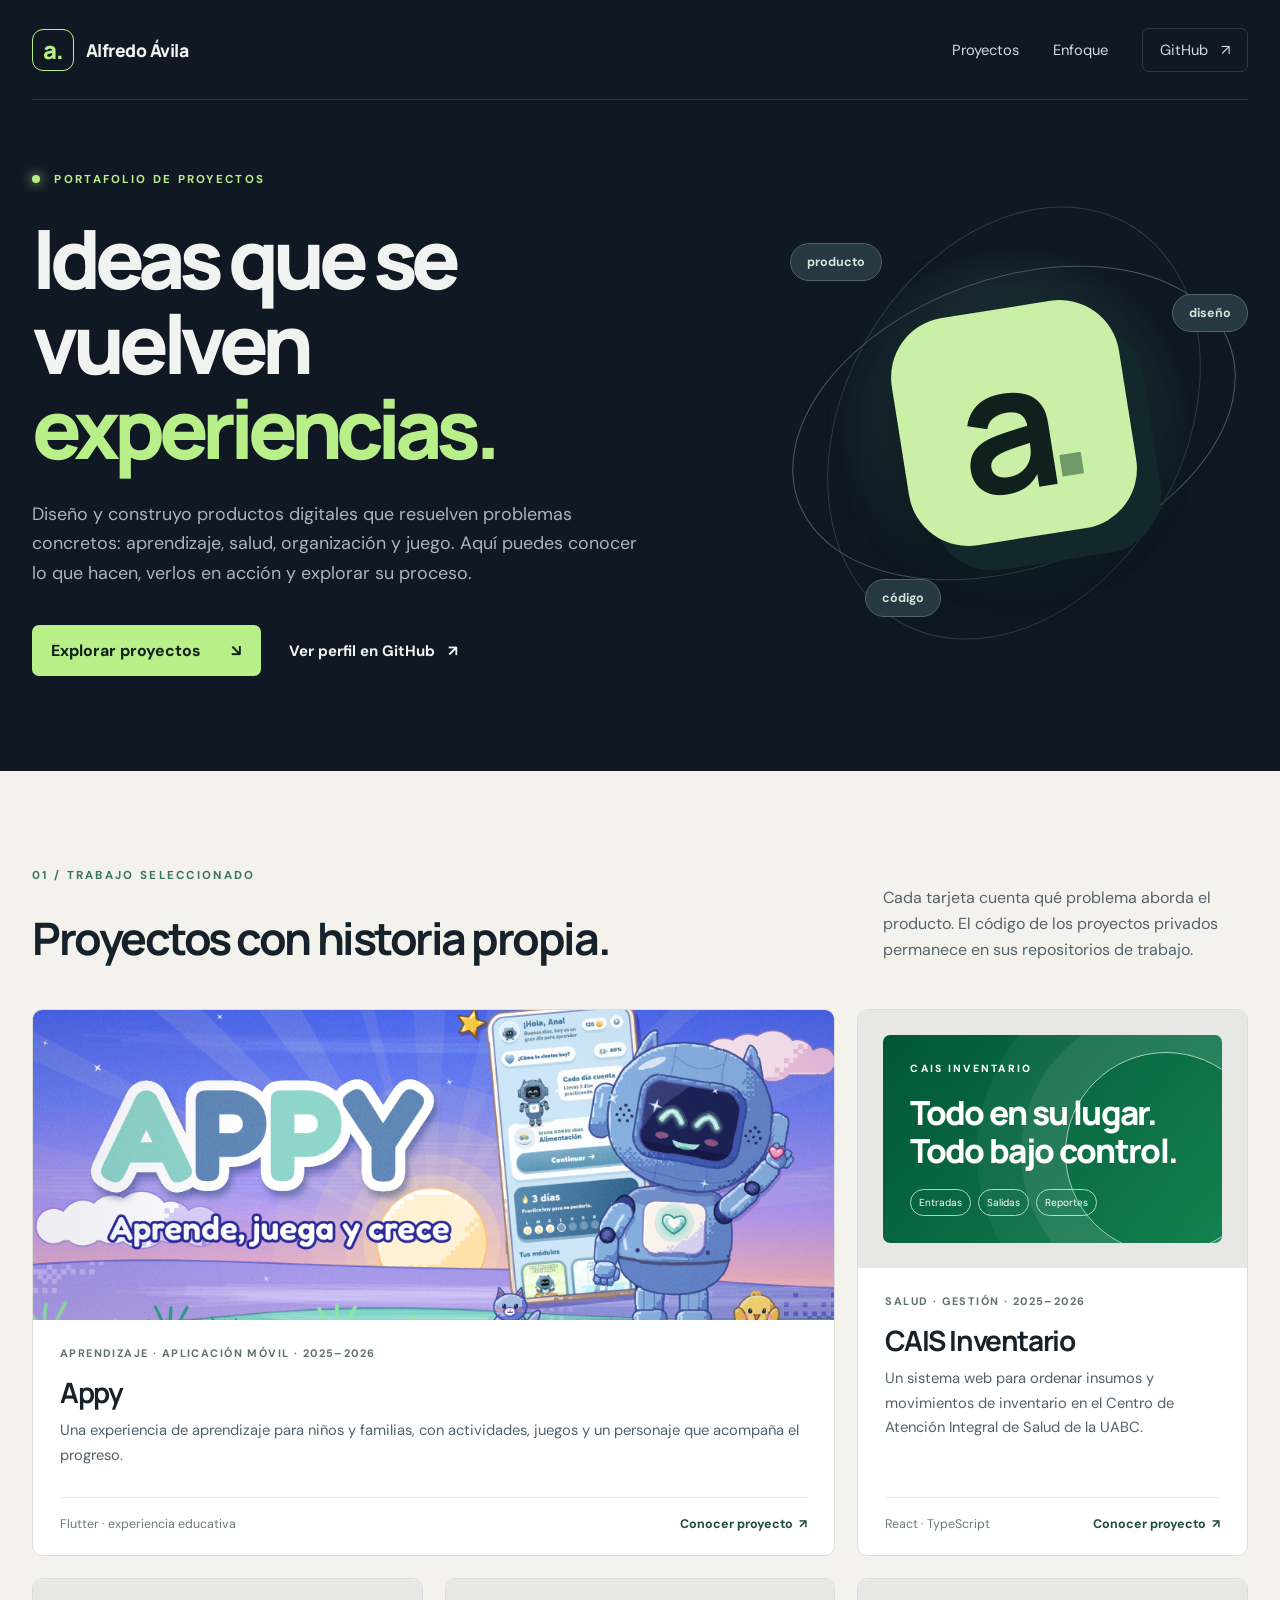
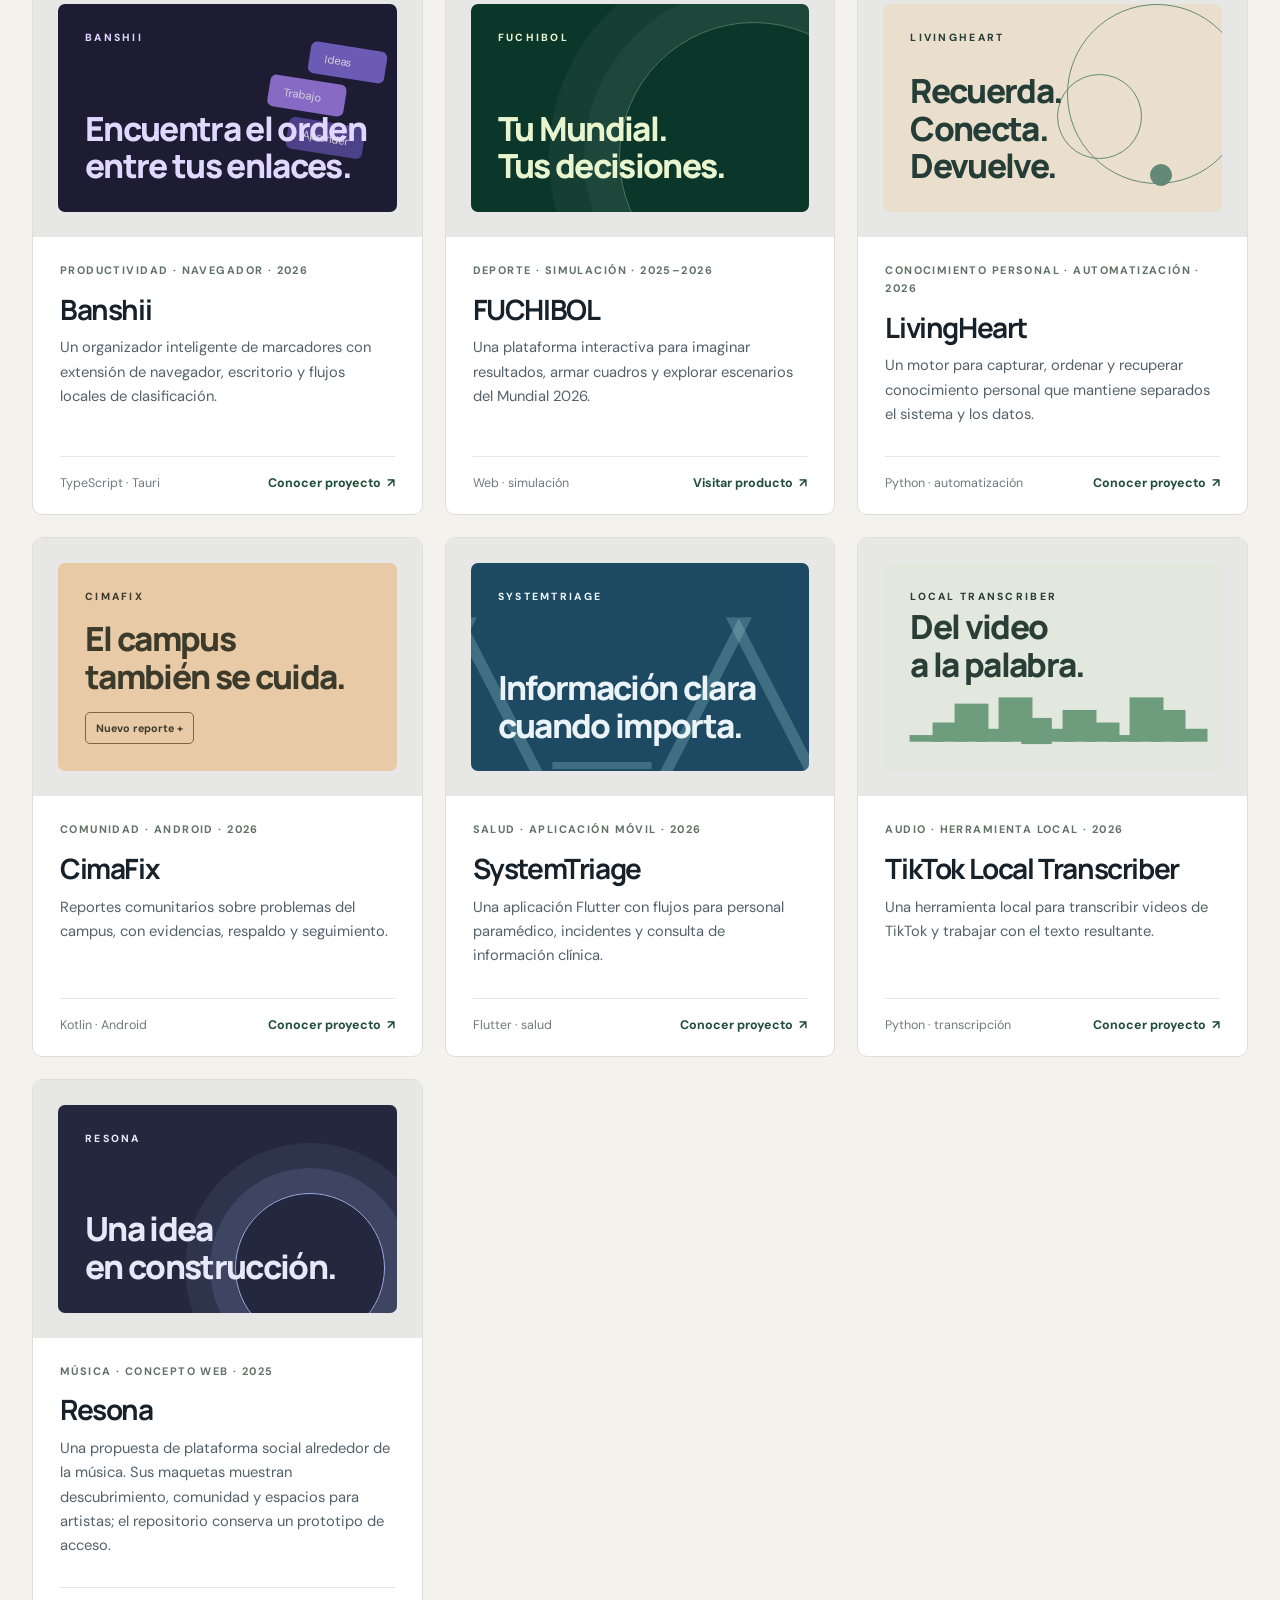
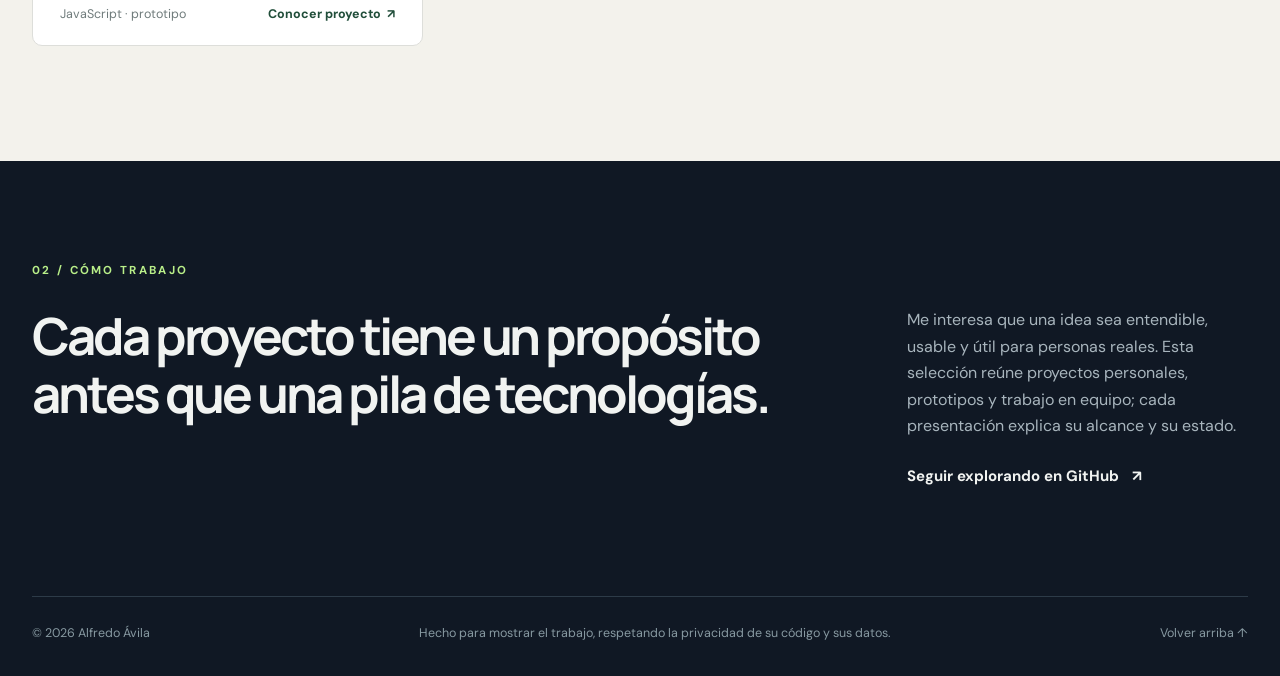
==== index.html @ 64e539d7 "docs: publish source-free project presentation" ====
<!doctype html>
<html lang="es">
  <head>
    <meta charset="utf-8" />
    <meta name="viewport" content="width=device-width, initial-scale=1" />
    <meta name="theme-color" content="#101824" />
    <meta name="description" content="Proyectos de Alfredo Ávila: productos, experiencias y herramientas construidas con intención. Explora el trabajo sin exponer el código privado." />
    <meta property="og:title" content="Alfredo Ávila — proyectos" />
    <meta property="og:description" content="Una selección de productos digitales, aplicaciones y herramientas." />
    <meta property="og:type" content="website" />
    <title>Alfredo Ávila — proyectos</title>
    <link rel="stylesheet" href="styles.css" />
  </head>
  <body>
    <a class="skip" href="#contenido">Saltar al contenido</a>
    <header class="site-header">
      <a class="brand" href="#inicio" aria-label="Ir al inicio"><span class="brand-mark">a.</span><span>Alfredo Ávila</span></a>
      <nav aria-label="Navegación principal">
        <a href="#proyectos">Proyectos</a>
        <a href="#enfoque">Enfoque</a>
        <a class="nav-github" href="https://github.com/alfredoae2578">GitHub <span aria-hidden="true">↗</span></a>
      </nav>
    </header>

    <main id="contenido">
      <section class="hero" id="inicio" aria-labelledby="hero-title">
        <div class="hero-copy">
          <p class="eyebrow"><span class="signal"></span> Portafolio de proyectos</p>
          <h1 id="hero-title">Ideas que se vuelven <em>experiencias.</em></h1>
          <p class="hero-intro">Diseño y construyo productos digitales que resuelven problemas concretos: aprendizaje, salud, organización y juego. Aquí puedes conocer lo que hacen, verlos en acción y explorar su proceso.</p>
          <div class="hero-actions">
            <a class="button button-primary" href="#proyectos">Explorar proyectos <span aria-hidden="true">↘</span></a>
            <a class="text-link" href="https://github.com/alfredoae2578">Ver perfil en GitHub <span aria-hidden="true">↗</span></a>
          </div>
        </div>
        <div class="hero-art" aria-hidden="true">
          <div class="orbit orbit-one"></div><div class="orbit orbit-two"></div>
          <div class="art-center">a<span>.</span></div>
          <span class="art-note note-one">producto</span><span class="art-note note-two">diseño</span><span class="art-note note-three">código</span>
        </div>
      </section>

      <section class="projects" id="proyectos" aria-labelledby="projects-title">
        <div class="section-heading"><div><p class="eyebrow">01 / Trabajo seleccionado</p><h2 id="projects-title">Proyectos con historia propia.</h2></div><p>Cada tarjeta cuenta qué problema aborda el producto. El código de los proyectos privados permanece en sus repositorios de trabajo.</p></div>
        <div class="project-grid">
          <article class="project-card project-card-featured">
            <div class="card-media appy-media"><img src="assets/appy/grafico_de_funciones_1024x500.png" alt="Appy, personaje robot acompañado de la frase Aprende, juega y crece" /></div>
            <div class="card-body"><p class="card-category">Aprendizaje · aplicación móvil · 2025–2026</p><h3>Appy</h3><p>Una experiencia de aprendizaje para niños y familias, con actividades, juegos y un personaje que acompaña el progreso.</p><div class="card-bottom"><span>Flutter · experiencia educativa</span><a href="https://github.com/alfredoae2578/appy-presentacion" aria-label="Conocer Appy">Conocer proyecto <span aria-hidden="true">↗</span></a></div></div>
          </article>
          <article class="project-card project-card-cais">
            <div class="card-media graphic-media"><div class="graphic-cais"><span class="graphic-kicker">CAIS INVENTARIO</span><strong>Todo en su lugar.<br />Todo bajo control.</strong><div class="graphic-pills"><span>Entradas</span><span>Salidas</span><span>Reportes</span></div></div></div>
            <div class="card-body"><p class="card-category">Salud · gestión · 2025–2026</p><h3>CAIS Inventario</h3><p>Un sistema web para ordenar insumos y movimientos de inventario en el Centro de Atención Integral de Salud de la UABC.</p><div class="card-bottom"><span>React · TypeScript</span><a href="https://github.com/alfredoae2578/cais-inventario-presentacion" aria-label="Conocer CAIS Inventario">Conocer proyecto <span aria-hidden="true">↗</span></a></div></div>
          </article>
          <article class="project-card project-card-banshii">
            <div class="card-media graphic-media"><div class="graphic-banshii"><span class="graphic-kicker">BANSHII</span><div class="bookmark-stack"><span>Ideas</span><span>Trabajo</span><span>Aprender</span></div><strong>Encuentra el orden<br />entre tus enlaces.</strong></div></div>
            <div class="card-body"><p class="card-category">Productividad · navegador · 2026</p><h3>Banshii</h3><p>Un organizador inteligente de marcadores con extensión de navegador, escritorio y flujos locales de clasificación.</p><div class="card-bottom"><span>TypeScript · Tauri</span><a href="https://github.com/alfredoae2578/banshii-presentacion" aria-label="Conocer Banshii">Conocer proyecto <span aria-hidden="true">↗</span></a></div></div>
          </article>
          <article class="project-card project-card-fuchibol">
            <div class="card-media graphic-media"><div class="graphic-fuchibol"><span class="graphic-kicker">FUCHIBOL</span><strong>Tu Mundial.<br />Tus decisiones.</strong><span class="field-lines" aria-hidden="true"></span></div></div>
            <div class="card-body"><p class="card-category">Deporte · simulación · 2025–2026</p><h3>FUCHIBOL</h3><p>Una plataforma interactiva para imaginar resultados, armar cuadros y explorar escenarios del Mundial 2026.</p><div class="card-bottom"><span>Web · simulación</span><a href="https://fuchibol.app" aria-label="Abrir FUCHIBOL">Visitar producto <span aria-hidden="true">↗</span></a></div></div>
          </article>
          <article class="project-card project-card-living">
            <div class="card-media graphic-media"><div class="graphic-living"><span class="graphic-kicker">LIVINGHEART</span><strong>Recuerda.<br />Conecta.<br />Devuelve.</strong><span class="node node-a"></span><span class="node node-b"></span><span class="node node-c"></span></div></div>
            <div class="card-body"><p class="card-category">Conocimiento personal · automatización · 2026</p><h3>LivingHeart</h3><p>Un motor para capturar, ordenar y recuperar conocimiento personal que mantiene separados el sistema y los datos.</p><div class="card-bottom"><span>Python · automatización</span><a href="https://github.com/alfredoae2578/livingheart-presentacion" aria-label="Conocer LivingHeart">Conocer proyecto <span aria-hidden="true">↗</span></a></div></div>
          </article>
          <article class="project-card project-card-cimafix">
            <div class="card-media graphic-media"><div class="graphic-cimafix"><span class="graphic-kicker">CIMAFIX</span><strong>El campus<br />también se cuida.</strong><span class="report-chip">Nuevo reporte +</span></div></div>
            <div class="card-body"><p class="card-category">Comunidad · Android · 2026</p><h3>CimaFix</h3><p>Reportes comunitarios sobre problemas del campus, con evidencias, respaldo y seguimiento.</p><div class="card-bottom"><span>Kotlin · Android</span><a href="https://github.com/alfredoae2578/cimafix-presentacion" aria-label="Conocer CimaFix">Conocer proyecto <span aria-hidden="true">↗</span></a></div></div>
          </article>
          <article class="project-card project-card-triage">
            <div class="card-media graphic-media"><div class="graphic-triage"><span class="graphic-kicker">SYSTEMTRIAGE</span><strong>Información clara<br />cuando importa.</strong><span class="pulse-line" aria-hidden="true">╱╲＿╱╲</span></div></div>
            <div class="card-body"><p class="card-category">Salud · aplicación móvil · 2026</p><h3>SystemTriage</h3><p>Una aplicación Flutter con flujos para personal paramédico, incidentes y consulta de información clínica.</p><div class="card-bottom"><span>Flutter · salud</span><a href="https://github.com/alfredoae2578/systemtriage-presentacion" aria-label="Conocer SystemTriage">Conocer proyecto <span aria-hidden="true">↗</span></a></div></div>
          </article>
          <article class="project-card project-card-transcriber">
            <div class="card-media graphic-media"><div class="graphic-transcriber"><span class="graphic-kicker">LOCAL TRANSCRIBER</span><strong>Del video<br />a la palabra.</strong><span class="waveform" aria-hidden="true">▁▃▆▂▇▄▂▅▃▁▇▅▂</span></div></div>
            <div class="card-body"><p class="card-category">Audio · herramienta local · 2026</p><h3>TikTok Local Transcriber</h3><p>Una herramienta local para transcribir videos de TikTok y trabajar con el texto resultante.</p><div class="card-bottom"><span>Python · transcripción</span><a href="https://github.com/alfredoae2578/tiktok-local-transcriber-presentacion" aria-label="Conocer TikTok Local Transcriber">Conocer proyecto <span aria-hidden="true">↗</span></a></div></div>
          </article>
          <article class="project-card project-card-resona">
            <div class="card-media graphic-media"><div class="graphic-resona"><span class="graphic-kicker">RESONA</span><strong>Una idea<br />en construcción.</strong><span class="resona-rings" aria-hidden="true"></span></div></div>
            <div class="card-body"><p class="card-category">Música · concepto web · 2025</p><h3>Resona</h3><p>Una propuesta de plataforma social alrededor de la música. Sus maquetas muestran descubrimiento, comunidad y espacios para artistas; el repositorio conserva un prototipo de acceso.</p><div class="card-bottom"><span>JavaScript · prototipo</span><a href="https://github.com/alfredoae2578/resona-presentacion" aria-label="Conocer Resona">Conocer proyecto <span aria-hidden="true">↗</span></a></div></div>
          </article>
        </div>
      </section>

      <section class="approach" id="enfoque" aria-labelledby="approach-title"><p class="eyebrow">02 / Cómo trabajo</p><div class="approach-row"><h2 id="approach-title">Cada proyecto tiene un propósito antes que una pila de tecnologías.</h2><div><p>Me interesa que una idea sea entendible, usable y útil para personas reales. Esta selección reúne proyectos personales, prototipos y trabajo en equipo; cada presentación explica su alcance y su estado.</p><a class="text-link" href="https://github.com/alfredoae2578">Seguir explorando en GitHub <span aria-hidden="true">↗</span></a></div></div></section>
    </main>
    <footer><span>© 2026 Alfredo Ávila</span><span>Hecho para mostrar el trabajo, respetando la privacidad de su código y sus datos.</span><a href="#inicio">Volver arriba ↑</a></footer>
  </body>
</html>
---- styles.css ----
@import url('https://fonts.googleapis.com/css2?family=DM+Sans:wght@400;500;600;700&family=Manrope:wght@400;500;600;700;800&display=swap');

:root{color-scheme:dark;--bg:#101824;--surface:#172230;--line:#2d3b48;--text:#f1f3f1;--muted:#a8b5bd;--accent:#b9ef89;--max:1260px;font-family:'DM Sans',Arial,sans-serif}
*{box-sizing:border-box}html{scroll-behavior:smooth}body{margin:0;background:var(--bg);color:var(--text);min-width:320px}a{color:inherit;text-decoration:none}a:focus-visible{outline:3px solid var(--accent);outline-offset:5px;border-radius:4px}.skip{position:absolute;top:-80px;left:1rem;background:var(--accent);color:#102010;padding:.6rem 1rem;z-index:10}.skip:focus{top:1rem}h1,h2,h3,p{margin-top:0}h1,h2,h3{font-family:Manrope,Arial,sans-serif}p{line-height:1.65}
.site-header{width:min(calc(100% - 64px),var(--max));margin:auto;min-height:100px;display:flex;align-items:center;justify-content:space-between;border-bottom:1px solid var(--line)}.brand{display:flex;align-items:center;gap:12px;font-family:Manrope,sans-serif;font-weight:800;font-size:1.1rem;letter-spacing:-.03em}.brand-mark{display:grid;place-items:center;width:42px;height:42px;border:1px solid var(--accent);border-radius:11px;color:var(--accent);font-size:1.5rem;line-height:1}.site-header nav{display:flex;align-items:center;gap:34px;color:#d1d9dc;font-size:.92rem}.site-header nav a:hover,.text-link:hover,.card-bottom a:hover{color:var(--accent)}.site-header .nav-github{border:1px solid var(--line);padding:11px 17px;border-radius:7px}.nav-github span,.text-link span{margin-left:9px}
.hero{width:min(calc(100% - 64px),var(--max));margin:auto;min-height:650px;display:grid;grid-template-columns:1.2fr .8fr;gap:3rem;align-items:center;padding:70px 0 95px}.eyebrow{text-transform:uppercase;letter-spacing:.2em;font-size:.72rem;font-weight:700;color:var(--accent);margin-bottom:27px}.signal{display:inline-block;width:8px;height:8px;margin-right:9px;border-radius:50%;background:var(--accent);box-shadow:0 0 12px var(--accent)}.hero h1{font-size:clamp(3.5rem,6.4vw,6.8rem);letter-spacing:-.075em;line-height:1.04;max-width:800px;margin-bottom:28px;font-weight:800}.hero h1 em{font-style:normal;color:var(--accent)}.hero-intro{max-width:610px;color:var(--muted);font-size:1.12rem}.hero-actions{display:flex;flex-wrap:wrap;gap:28px;align-items:center;margin-top:37px}.button{display:inline-flex;align-items:center;justify-content:space-between;gap:30px;padding:15px 19px;border-radius:7px;font-weight:700}.button-primary{background:var(--accent);color:#122018}.button-primary:hover{background:#d5ffad}.text-link{font-weight:700;font-size:.94rem}
.hero-art{height:490px;position:relative;display:grid;place-items:center;isolation:isolate}.hero-art:before{content:'';position:absolute;width:355px;height:355px;border-radius:50%;background:radial-gradient(circle,#304e42 0,#1a2d32 52%,transparent 72%);filter:blur(6px);z-index:-1}.orbit{position:absolute;border:1px solid #465d5a;border-radius:50%;transform:rotate(-20deg)}.orbit-one{width:460px;height:290px}.orbit-two{width:340px;height:460px;transform:rotate(30deg);opacity:.55}.art-center{width:230px;height:230px;border-radius:60px;background:#c9f0a6;color:#10201c;display:flex;align-items:center;justify-content:center;font:bold 11rem/.8 Manrope;letter-spacing:-.11em;transform:rotate(-9deg);box-shadow:20px 28px 0 #13282a,0 32px 80px #070f17}.art-center span{color:#729a69;align-self:flex-end;margin-bottom:50px}.art-note{position:absolute;background:#263841;border:1px solid #51645f;border-radius:100px;padding:10px 16px;font-size:.78rem;font-weight:700;color:#d7e4db}.note-one{top:65px;left:2%}.note-two{right:0;top:116px}.note-three{bottom:51px;left:18%}
.projects{background:#f3f2ec;color:#17212a;padding:95px max(32px,calc((100vw - var(--max))/2)) 115px}.projects .eyebrow{color:#3c7658}.section-heading{display:flex;justify-content:space-between;align-items:end;gap:3rem;margin-bottom:45px}.section-heading h2{font-size:clamp(2.1rem,3.5vw,3.6rem);letter-spacing:-.055em;line-height:1.15;margin-bottom:0}.section-heading>p{color:#56636c;max-width:365px;margin:0}.project-grid{display:grid;grid-template-columns:repeat(3,minmax(0,1fr));gap:22px}.project-card{border:1px solid #dddeda;background:#fff;border-radius:10px;overflow:hidden;min-width:0;display:flex;flex-direction:column;transition:transform .2s ease,box-shadow .2s ease}.project-card:hover{transform:translateY(-3px);box-shadow:0 20px 35px #16241c13}.project-card-featured{grid-column:span 2}.card-media{height:258px;overflow:hidden}.project-card-featured .card-media{height:310px}.appy-media{background:#819ce9}.appy-media img{display:block;width:100%;height:100%;object-fit:cover;object-position:center}.card-body{padding:25px 27px 23px;display:flex;flex-direction:column;flex:1}.card-category{text-transform:uppercase;letter-spacing:.13em;font-weight:700;font-size:.68rem;color:#607169;margin-bottom:13px}.card-body h3{font-size:1.75rem;letter-spacing:-.05em;line-height:1.2;margin-bottom:9px}.card-body>p:not(.card-category){color:#53616a;font-size:.92rem;line-height:1.65;margin-bottom:30px}.card-bottom{margin-top:auto;padding-top:18px;border-top:1px solid #e4e7e5;display:flex;justify-content:space-between;align-items:center;gap:10px;font-size:.78rem;color:#6f7b7b}.card-bottom a{font-weight:700;color:#214e3a;white-space:nowrap}.card-bottom a span{padding-left:3px}.graphic-media{padding:25px;background:#e7e8e6}.graphic-media>div{width:100%;height:100%;border-radius:7px;position:relative;overflow:hidden;padding:27px;display:flex;flex-direction:column;justify-content:space-between}.graphic-media strong{font-family:Manrope,sans-serif;font-weight:800;letter-spacing:-.05em;line-height:1.13;font-size:clamp(1.7rem,2.6vw,2.5rem);position:relative;z-index:1}.graphic-kicker{letter-spacing:.22em;font-size:.65rem;font-weight:800;position:relative;z-index:1}.graphic-cais{background:linear-gradient(130deg,#005737,#14804f);color:#fff}.graphic-cais:after{content:'';width:200px;height:200px;border:1px solid #a6d3b6;border-radius:50%;position:absolute;right:-45px;top:17px;box-shadow:0 0 0 44px #ffffff12,0 0 0 88px #ffffff0b}.graphic-pills{display:flex;gap:7px}.graphic-pills span{font-size:.63rem;border:1px solid #a9d8bc;border-radius:30px;padding:6px 8px}.graphic-banshii{background:#1d1c32;color:#e1d8ff}.bookmark-stack{position:absolute;right:17px;top:42px;display:grid;gap:7px;transform:rotate(9deg);opacity:.8}.bookmark-stack span{border-radius:6px;padding:9px 15px;background:#806bd6;color:#fff;font-size:.7rem}.bookmark-stack span:nth-child(2){transform:translateX(-35px);background:#a27ee9}.bookmark-stack span:nth-child(3){transform:translateX(-10px);background:#594b9f}.graphic-fuchibol{background:#0b372b;color:#e8f5ce}.field-lines{border:1px solid #9bb99577;border-radius:50%;width:270px;height:270px;position:absolute;right:-80px;bottom:-80px;box-shadow:0 0 0 35px #ffffff0a,0 0 0 70px #ffffff0a}.graphic-living{background:#eadfcd;color:#253d37}.node{position:absolute;border:1px solid #648878;border-radius:50%}.node-a{width:180px;height:180px;right:-25px;top:0}.node-b{width:85px;height:85px;right:80px;top:70px}.node-c{width:22px;height:22px;right:50px;bottom:26px;background:#648878}.graphic-cimafix{background:#e8cba6;color:#3c3b2b}.report-chip{align-self:flex-start;border:1px solid #79664a;border-radius:5px;padding:8px 10px;font-size:.67rem;font-weight:700}.graphic-triage{background:#1d4962;color:#eaf4f8}.pulse-line{position:absolute;right:5px;bottom:-30px;font-size:9rem;color:#a3d7dc44;letter-spacing:-.1em;white-space:nowrap}.graphic-transcriber{background:#e3e8df;color:#283e36}.waveform{font-size:2.7rem;letter-spacing:-.25em;color:#6e9d7e}.graphic-resona{background:#24283e;color:#e7e9f8}.resona-rings{border:1px solid #9caae1;border-radius:50%;width:150px;height:150px;position:absolute;right:12px;bottom:-30px;box-shadow:0 0 0 25px #9caae124,0 0 0 50px #9caae116}
.approach{width:min(calc(100% - 64px),var(--max));margin:auto;padding:100px 0 110px}.approach-row{display:grid;grid-template-columns:1.4fr .6fr;gap:80px}.approach h2{font-size:clamp(2.2rem,4vw,4.25rem);letter-spacing:-.06em;line-height:1.13;margin:0}.approach-row p{color:var(--muted);margin-bottom:26px}footer{border-top:1px solid var(--line);width:min(calc(100% - 64px),var(--max));margin:auto;padding:28px 0 35px;display:flex;justify-content:space-between;gap:20px;color:#8799a1;font-size:.78rem}footer a:hover{color:var(--accent)}
@media(max-width:1000px){.project-grid{grid-template-columns:repeat(2,minmax(0,1fr))}.hero{grid-template-columns:1fr .7fr}.hero-art{transform:scale(.75);margin:-50px}.approach-row{gap:35px}}@media(max-width:700px){.site-header{width:calc(100% - 36px);min-height:72px}.site-header nav{gap:14px}.site-header nav a:not(.nav-github){display:none}.site-header .nav-github{padding:8px 10px}.hero{width:calc(100% - 36px);display:flex;flex-direction:column;gap:0;min-height:auto;padding:75px 0 60px}.hero h1{font-size:clamp(3.45rem,14vw,5.2rem)}.hero-intro{font-size:1rem}.hero-art{height:240px;width:100%;transform:scale(.58);margin:-10px 0 -45px}.projects{padding:70px 18px 80px}.section-heading{display:block}.section-heading>p{margin-top:20px}.project-grid{grid-template-columns:1fr}.project-card-featured{grid-column:auto}.project-card-featured .card-media{height:230px}.card-media{height:235px}.approach{width:calc(100% - 36px);padding:75px 0}.approach-row{display:block}.approach-row>div{margin-top:25px}footer{width:calc(100% - 36px);flex-direction:column;gap:8px}.card-bottom{font-size:.72rem}}
@media(prefers-reduced-motion:reduce){html{scroll-behavior:auto}.project-card{transition:none}}
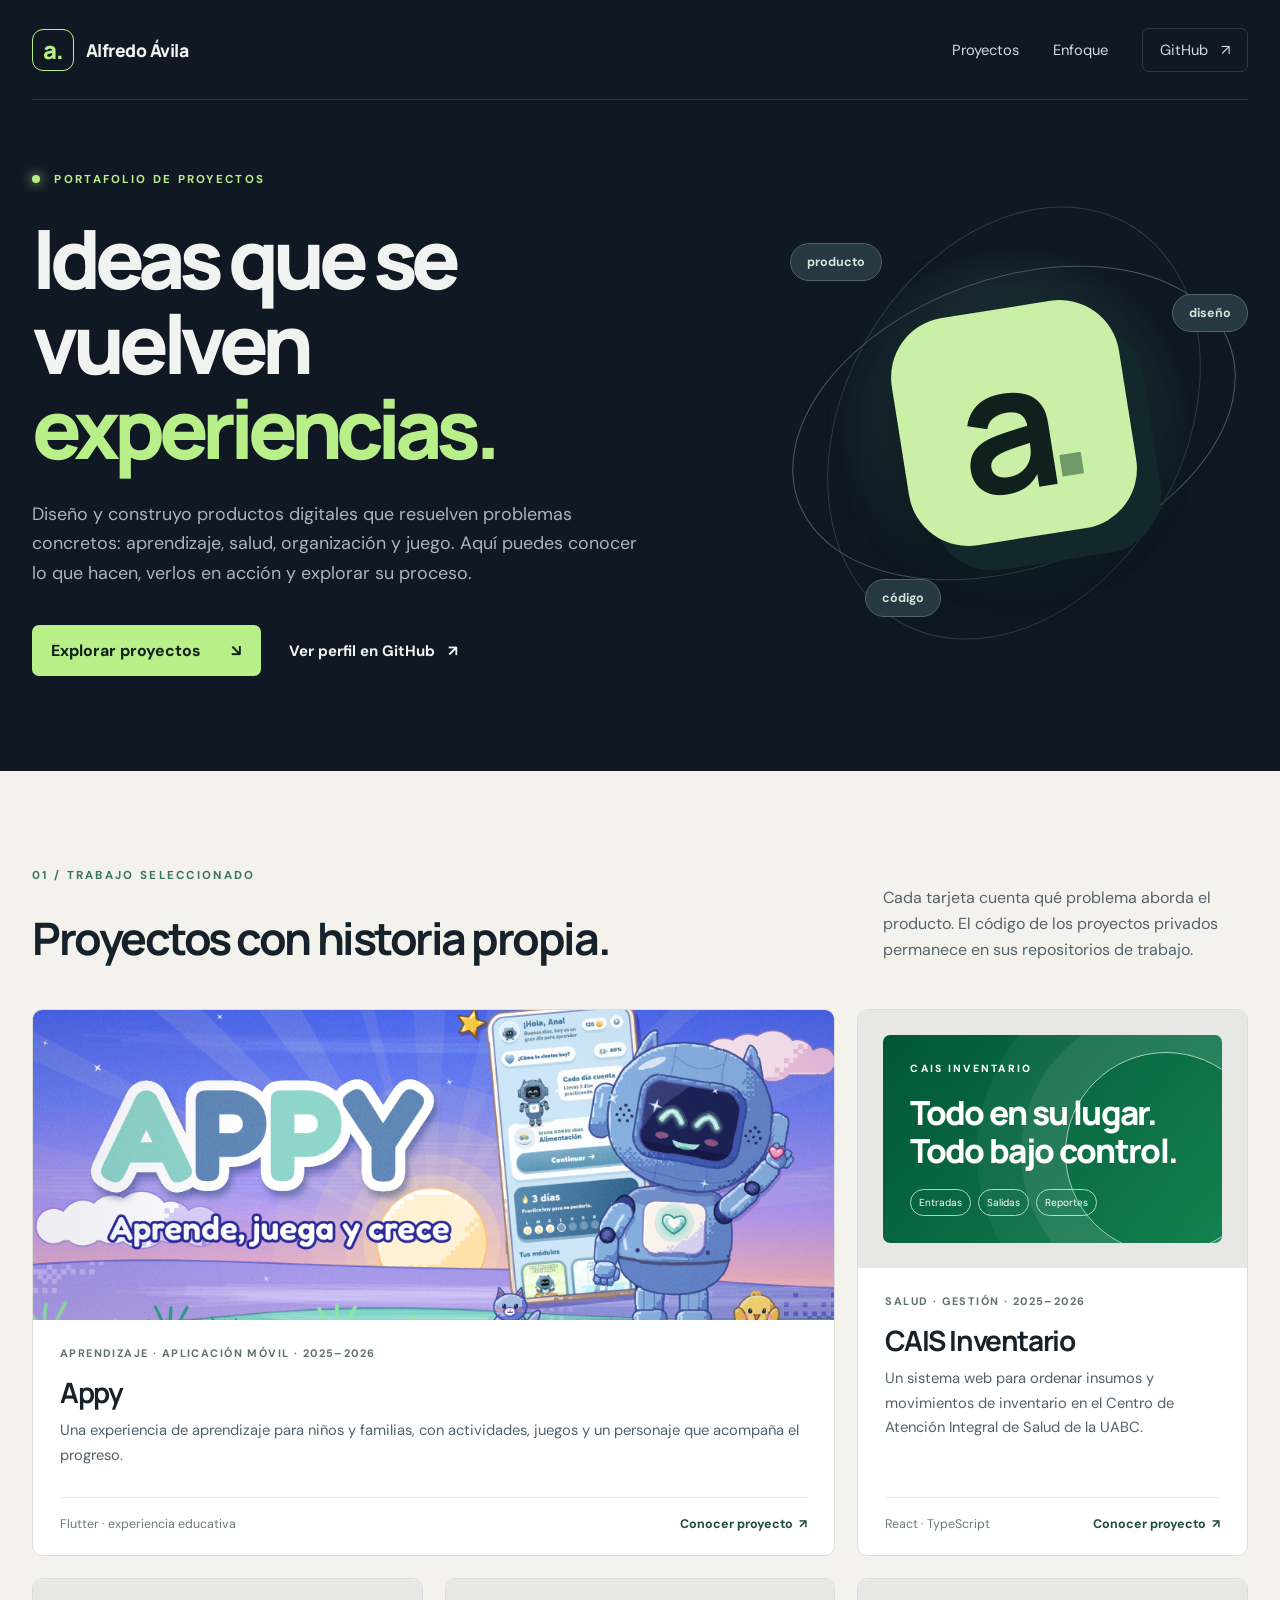
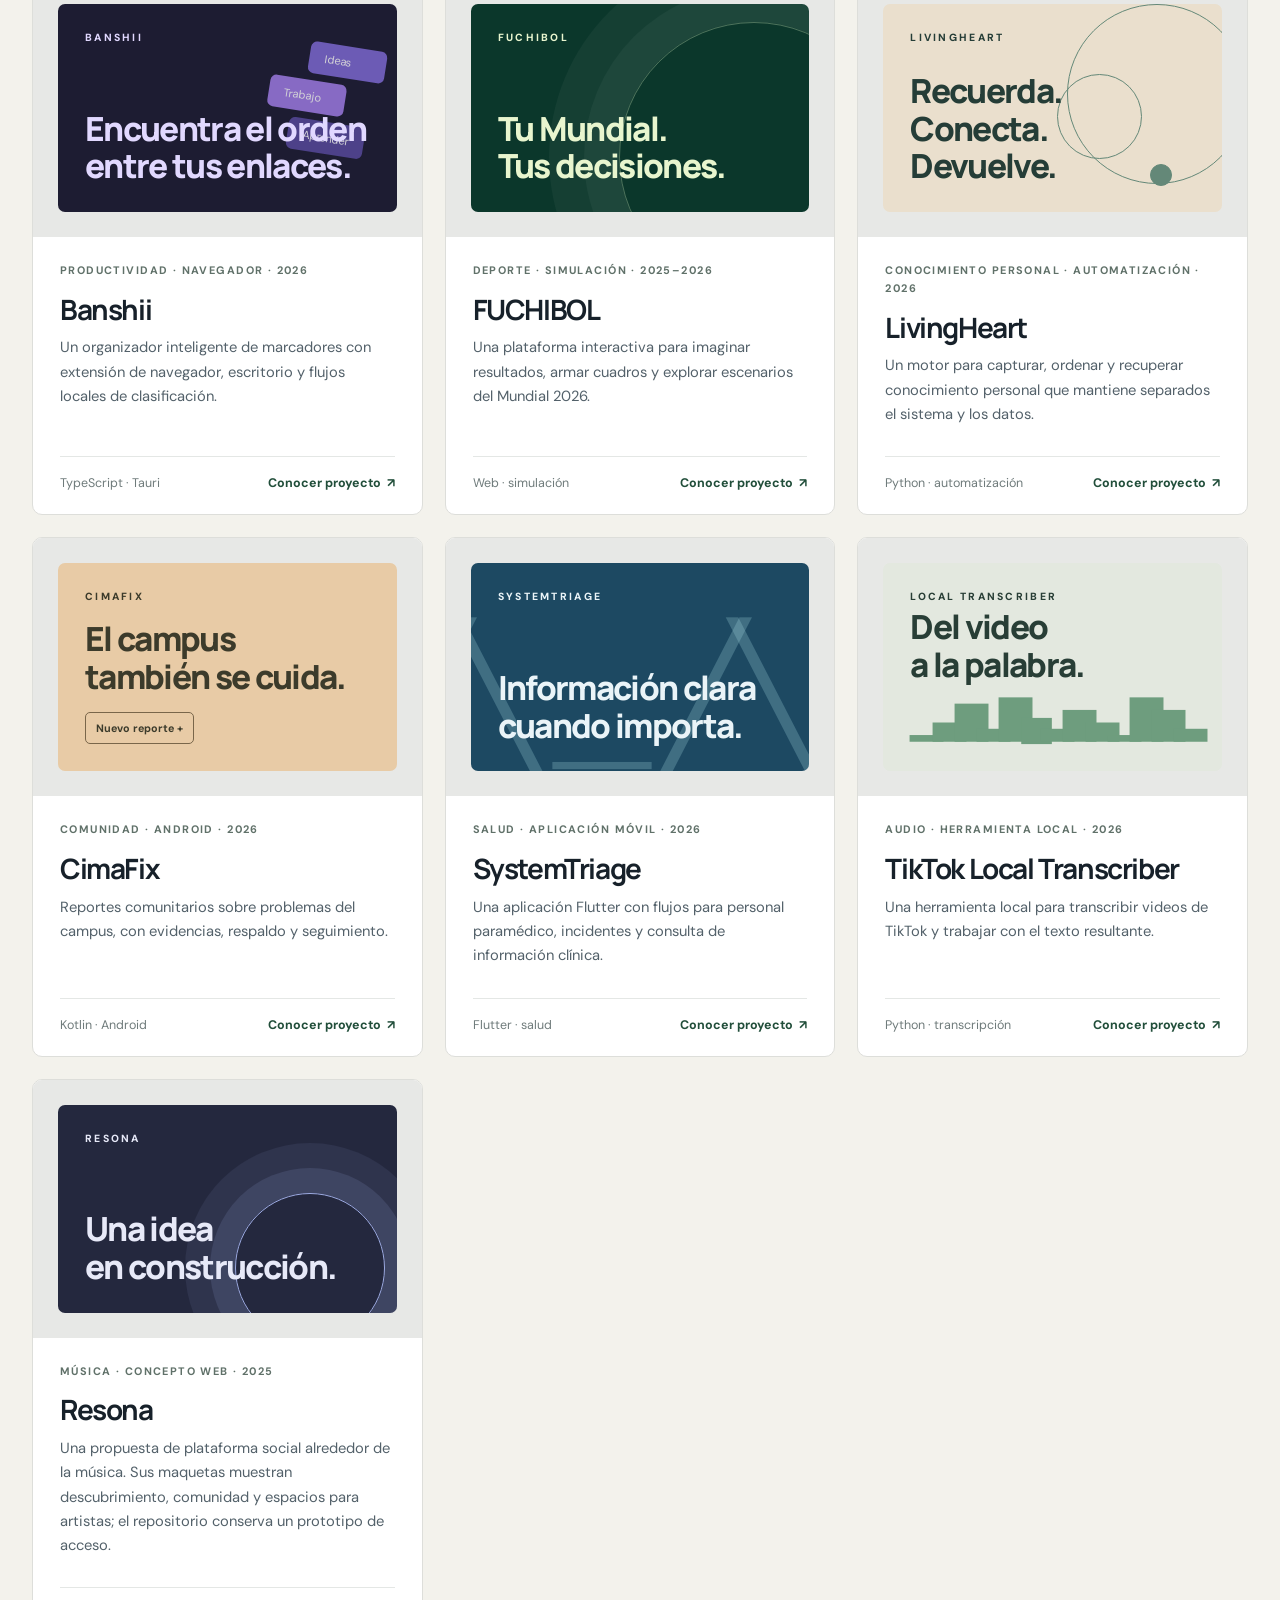
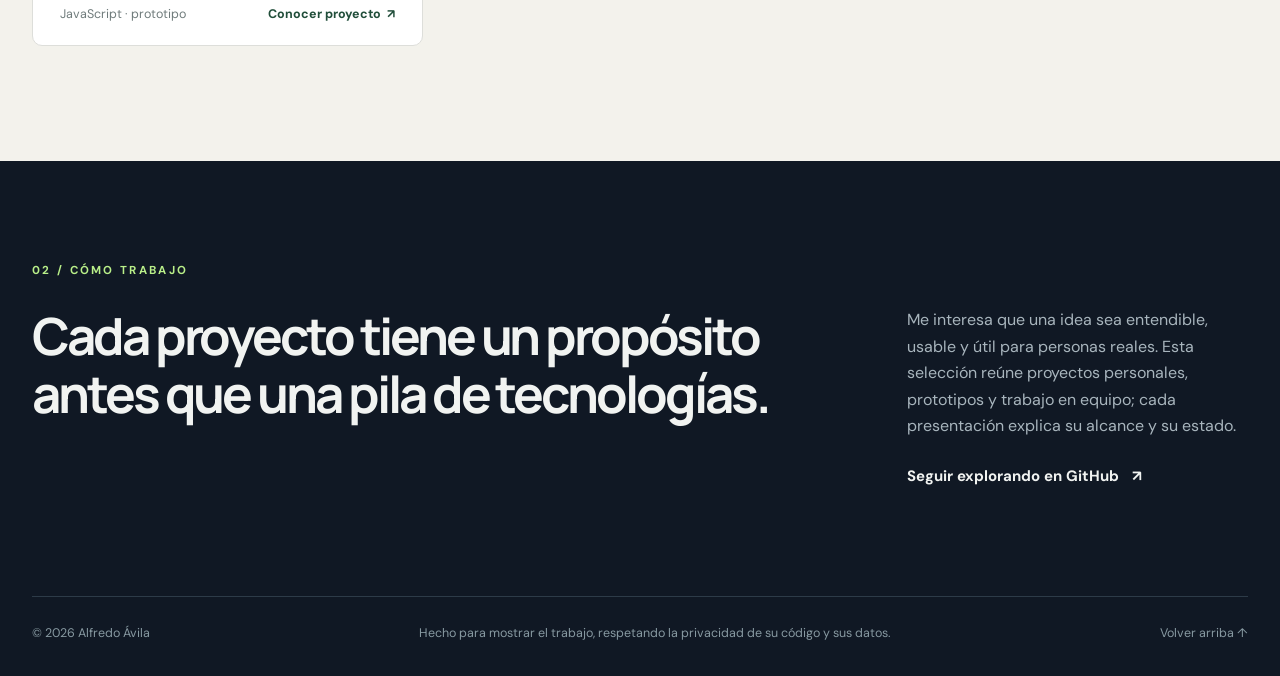
==== commit 391ba76e: "feat: add individual project landing pages" ====
--- a/index.html
+++ b/index.html
@@ -45,39 +45,39 @@
         <div class="project-grid">
           <article class="project-card project-card-featured">
             <div class="card-media appy-media"><img src="assets/appy/grafico_de_funciones_1024x500.png" alt="Appy, personaje robot acompañado de la frase Aprende, juega y crece" /></div>
-            <div class="card-body"><p class="card-category">Aprendizaje · aplicación móvil · 2025–2026</p><h3>Appy</h3><p>Una experiencia de aprendizaje para niños y familias, con actividades, juegos y un personaje que acompaña el progreso.</p><div class="card-bottom"><span>Flutter · experiencia educativa</span><a href="https://github.com/alfredoae2578/appy-presentacion" aria-label="Conocer Appy">Conocer proyecto <span aria-hidden="true">↗</span></a></div></div>
+            <div class="card-body"><p class="card-category">Aprendizaje · aplicación móvil · 2025–2026</p><h3>Appy</h3><p>Una experiencia de aprendizaje para niños y familias, con actividades, juegos y un personaje que acompaña el progreso.</p><div class="card-bottom"><span>Flutter · experiencia educativa</span><a href="projects/appy-presentacion.html" aria-label="Conocer Appy">Conocer proyecto <span aria-hidden="true">↗</span></a></div></div>
           </article>
           <article class="project-card project-card-cais">
             <div class="card-media graphic-media"><div class="graphic-cais"><span class="graphic-kicker">CAIS INVENTARIO</span><strong>Todo en su lugar.<br />Todo bajo control.</strong><div class="graphic-pills"><span>Entradas</span><span>Salidas</span><span>Reportes</span></div></div></div>
-            <div class="card-body"><p class="card-category">Salud · gestión · 2025–2026</p><h3>CAIS Inventario</h3><p>Un sistema web para ordenar insumos y movimientos de inventario en el Centro de Atención Integral de Salud de la UABC.</p><div class="card-bottom"><span>React · TypeScript</span><a href="https://github.com/alfredoae2578/cais-inventario-presentacion" aria-label="Conocer CAIS Inventario">Conocer proyecto <span aria-hidden="true">↗</span></a></div></div>
+            <div class="card-body"><p class="card-category">Salud · gestión · 2025–2026</p><h3>CAIS Inventario</h3><p>Un sistema web para ordenar insumos y movimientos de inventario en el Centro de Atención Integral de Salud de la UABC.</p><div class="card-bottom"><span>React · TypeScript</span><a href="projects/cais-inventario-presentacion.html" aria-label="Conocer CAIS Inventario">Conocer proyecto <span aria-hidden="true">↗</span></a></div></div>
           </article>
           <article class="project-card project-card-banshii">
             <div class="card-media graphic-media"><div class="graphic-banshii"><span class="graphic-kicker">BANSHII</span><div class="bookmark-stack"><span>Ideas</span><span>Trabajo</span><span>Aprender</span></div><strong>Encuentra el orden<br />entre tus enlaces.</strong></div></div>
-            <div class="card-body"><p class="card-category">Productividad · navegador · 2026</p><h3>Banshii</h3><p>Un organizador inteligente de marcadores con extensión de navegador, escritorio y flujos locales de clasificación.</p><div class="card-bottom"><span>TypeScript · Tauri</span><a href="https://github.com/alfredoae2578/banshii-presentacion" aria-label="Conocer Banshii">Conocer proyecto <span aria-hidden="true">↗</span></a></div></div>
+            <div class="card-body"><p class="card-category">Productividad · navegador · 2026</p><h3>Banshii</h3><p>Un organizador inteligente de marcadores con extensión de navegador, escritorio y flujos locales de clasificación.</p><div class="card-bottom"><span>TypeScript · Tauri</span><a href="projects/banshii-presentacion.html" aria-label="Conocer Banshii">Conocer proyecto <span aria-hidden="true">↗</span></a></div></div>
           </article>
           <article class="project-card project-card-fuchibol">
             <div class="card-media graphic-media"><div class="graphic-fuchibol"><span class="graphic-kicker">FUCHIBOL</span><strong>Tu Mundial.<br />Tus decisiones.</strong><span class="field-lines" aria-hidden="true"></span></div></div>
-            <div class="card-body"><p class="card-category">Deporte · simulación · 2025–2026</p><h3>FUCHIBOL</h3><p>Una plataforma interactiva para imaginar resultados, armar cuadros y explorar escenarios del Mundial 2026.</p><div class="card-bottom"><span>Web · simulación</span><a href="https://fuchibol.app" aria-label="Abrir FUCHIBOL">Visitar producto <span aria-hidden="true">↗</span></a></div></div>
+            <div class="card-body"><p class="card-category">Deporte · simulación · 2025–2026</p><h3>FUCHIBOL</h3><p>Una plataforma interactiva para imaginar resultados, armar cuadros y explorar escenarios del Mundial 2026.</p><div class="card-bottom"><span>Web · simulación</span><a href="projects/fuchibol-presentacion.html" aria-label="Conocer FUCHIBOL">Conocer proyecto <span aria-hidden="true">↗</span></a></div></div>
           </article>
           <article class="project-card project-card-living">
             <div class="card-media graphic-media"><div class="graphic-living"><span class="graphic-kicker">LIVINGHEART</span><strong>Recuerda.<br />Conecta.<br />Devuelve.</strong><span class="node node-a"></span><span class="node node-b"></span><span class="node node-c"></span></div></div>
-            <div class="card-body"><p class="card-category">Conocimiento personal · automatización · 2026</p><h3>LivingHeart</h3><p>Un motor para capturar, ordenar y recuperar conocimiento personal que mantiene separados el sistema y los datos.</p><div class="card-bottom"><span>Python · automatización</span><a href="https://github.com/alfredoae2578/livingheart-presentacion" aria-label="Conocer LivingHeart">Conocer proyecto <span aria-hidden="true">↗</span></a></div></div>
+            <div class="card-body"><p class="card-category">Conocimiento personal · automatización · 2026</p><h3>LivingHeart</h3><p>Un motor para capturar, ordenar y recuperar conocimiento personal que mantiene separados el sistema y los datos.</p><div class="card-bottom"><span>Python · automatización</span><a href="projects/livingheart-presentacion.html" aria-label="Conocer LivingHeart">Conocer proyecto <span aria-hidden="true">↗</span></a></div></div>
           </article>
           <article class="project-card project-card-cimafix">
             <div class="card-media graphic-media"><div class="graphic-cimafix"><span class="graphic-kicker">CIMAFIX</span><strong>El campus<br />también se cuida.</strong><span class="report-chip">Nuevo reporte +</span></div></div>
-            <div class="card-body"><p class="card-category">Comunidad · Android · 2026</p><h3>CimaFix</h3><p>Reportes comunitarios sobre problemas del campus, con evidencias, respaldo y seguimiento.</p><div class="card-bottom"><span>Kotlin · Android</span><a href="https://github.com/alfredoae2578/cimafix-presentacion" aria-label="Conocer CimaFix">Conocer proyecto <span aria-hidden="true">↗</span></a></div></div>
+            <div class="card-body"><p class="card-category">Comunidad · Android · 2026</p><h3>CimaFix</h3><p>Reportes comunitarios sobre problemas del campus, con evidencias, respaldo y seguimiento.</p><div class="card-bottom"><span>Kotlin · Android</span><a href="projects/cimafix-presentacion.html" aria-label="Conocer CimaFix">Conocer proyecto <span aria-hidden="true">↗</span></a></div></div>
           </article>
           <article class="project-card project-card-triage">
             <div class="card-media graphic-media"><div class="graphic-triage"><span class="graphic-kicker">SYSTEMTRIAGE</span><strong>Información clara<br />cuando importa.</strong><span class="pulse-line" aria-hidden="true">╱╲＿╱╲</span></div></div>
-            <div class="card-body"><p class="card-category">Salud · aplicación móvil · 2026</p><h3>SystemTriage</h3><p>Una aplicación Flutter con flujos para personal paramédico, incidentes y consulta de información clínica.</p><div class="card-bottom"><span>Flutter · salud</span><a href="https://github.com/alfredoae2578/systemtriage-presentacion" aria-label="Conocer SystemTriage">Conocer proyecto <span aria-hidden="true">↗</span></a></div></div>
+            <div class="card-body"><p class="card-category">Salud · aplicación móvil · 2026</p><h3>SystemTriage</h3><p>Una aplicación Flutter con flujos para personal paramédico, incidentes y consulta de información clínica.</p><div class="card-bottom"><span>Flutter · salud</span><a href="projects/systemtriage-presentacion.html" aria-label="Conocer SystemTriage">Conocer proyecto <span aria-hidden="true">↗</span></a></div></div>
           </article>
           <article class="project-card project-card-transcriber">
             <div class="card-media graphic-media"><div class="graphic-transcriber"><span class="graphic-kicker">LOCAL TRANSCRIBER</span><strong>Del video<br />a la palabra.</strong><span class="waveform" aria-hidden="true">▁▃▆▂▇▄▂▅▃▁▇▅▂</span></div></div>
-            <div class="card-body"><p class="card-category">Audio · herramienta local · 2026</p><h3>TikTok Local Transcriber</h3><p>Una herramienta local para transcribir videos de TikTok y trabajar con el texto resultante.</p><div class="card-bottom"><span>Python · transcripción</span><a href="https://github.com/alfredoae2578/tiktok-local-transcriber-presentacion" aria-label="Conocer TikTok Local Transcriber">Conocer proyecto <span aria-hidden="true">↗</span></a></div></div>
+            <div class="card-body"><p class="card-category">Audio · herramienta local · 2026</p><h3>TikTok Local Transcriber</h3><p>Una herramienta local para transcribir videos de TikTok y trabajar con el texto resultante.</p><div class="card-bottom"><span>Python · transcripción</span><a href="projects/tiktok-local-transcriber-presentacion.html" aria-label="Conocer TikTok Local Transcriber">Conocer proyecto <span aria-hidden="true">↗</span></a></div></div>
           </article>
           <article class="project-card project-card-resona">
             <div class="card-media graphic-media"><div class="graphic-resona"><span class="graphic-kicker">RESONA</span><strong>Una idea<br />en construcción.</strong><span class="resona-rings" aria-hidden="true"></span></div></div>
-            <div class="card-body"><p class="card-category">Música · concepto web · 2025</p><h3>Resona</h3><p>Una propuesta de plataforma social alrededor de la música. Sus maquetas muestran descubrimiento, comunidad y espacios para artistas; el repositorio conserva un prototipo de acceso.</p><div class="card-bottom"><span>JavaScript · prototipo</span><a href="https://github.com/alfredoae2578/resona-presentacion" aria-label="Conocer Resona">Conocer proyecto <span aria-hidden="true">↗</span></a></div></div>
+            <div class="card-body"><p class="card-category">Música · concepto web · 2025</p><h3>Resona</h3><p>Una propuesta de plataforma social alrededor de la música. Sus maquetas muestran descubrimiento, comunidad y espacios para artistas; el repositorio conserva un prototipo de acceso.</p><div class="card-bottom"><span>JavaScript · prototipo</span><a href="projects/resona-presentacion.html" aria-label="Conocer Resona">Conocer proyecto <span aria-hidden="true">↗</span></a></div></div>
           </article>
         </div>
       </section>
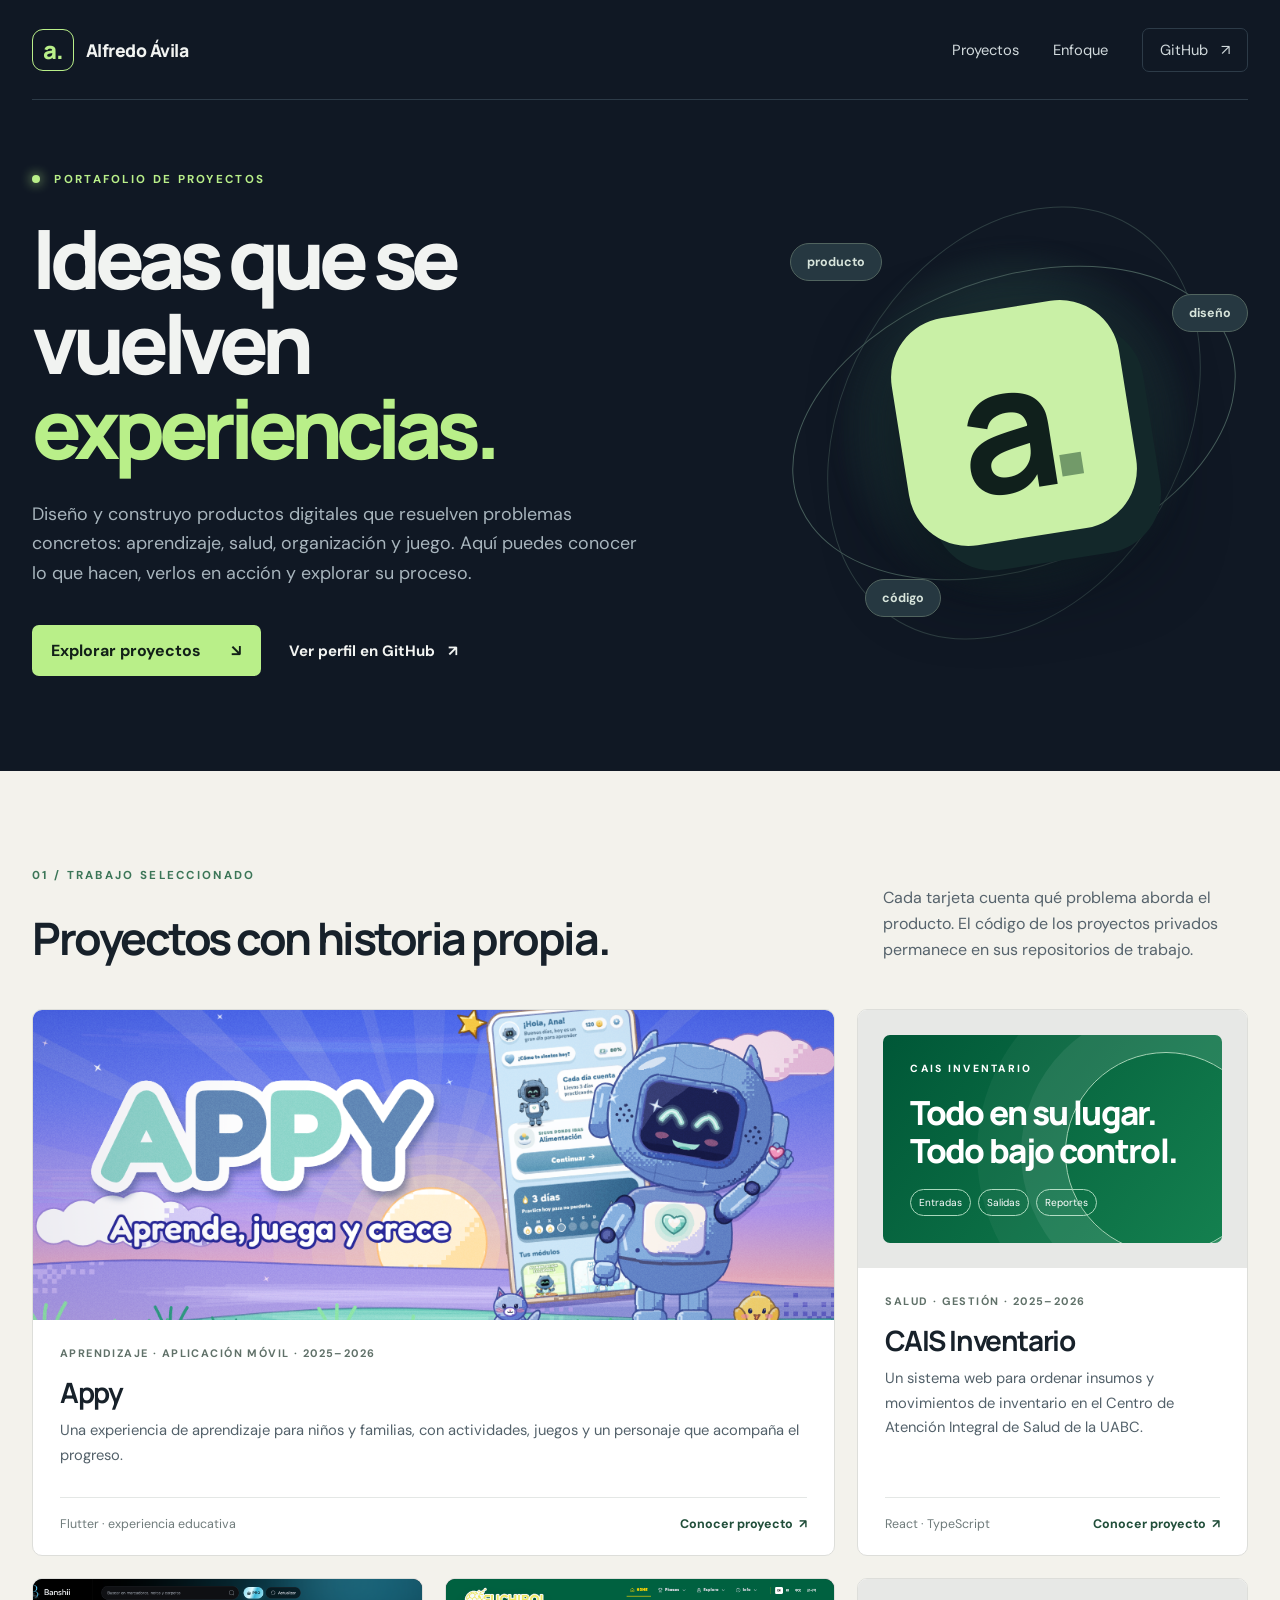
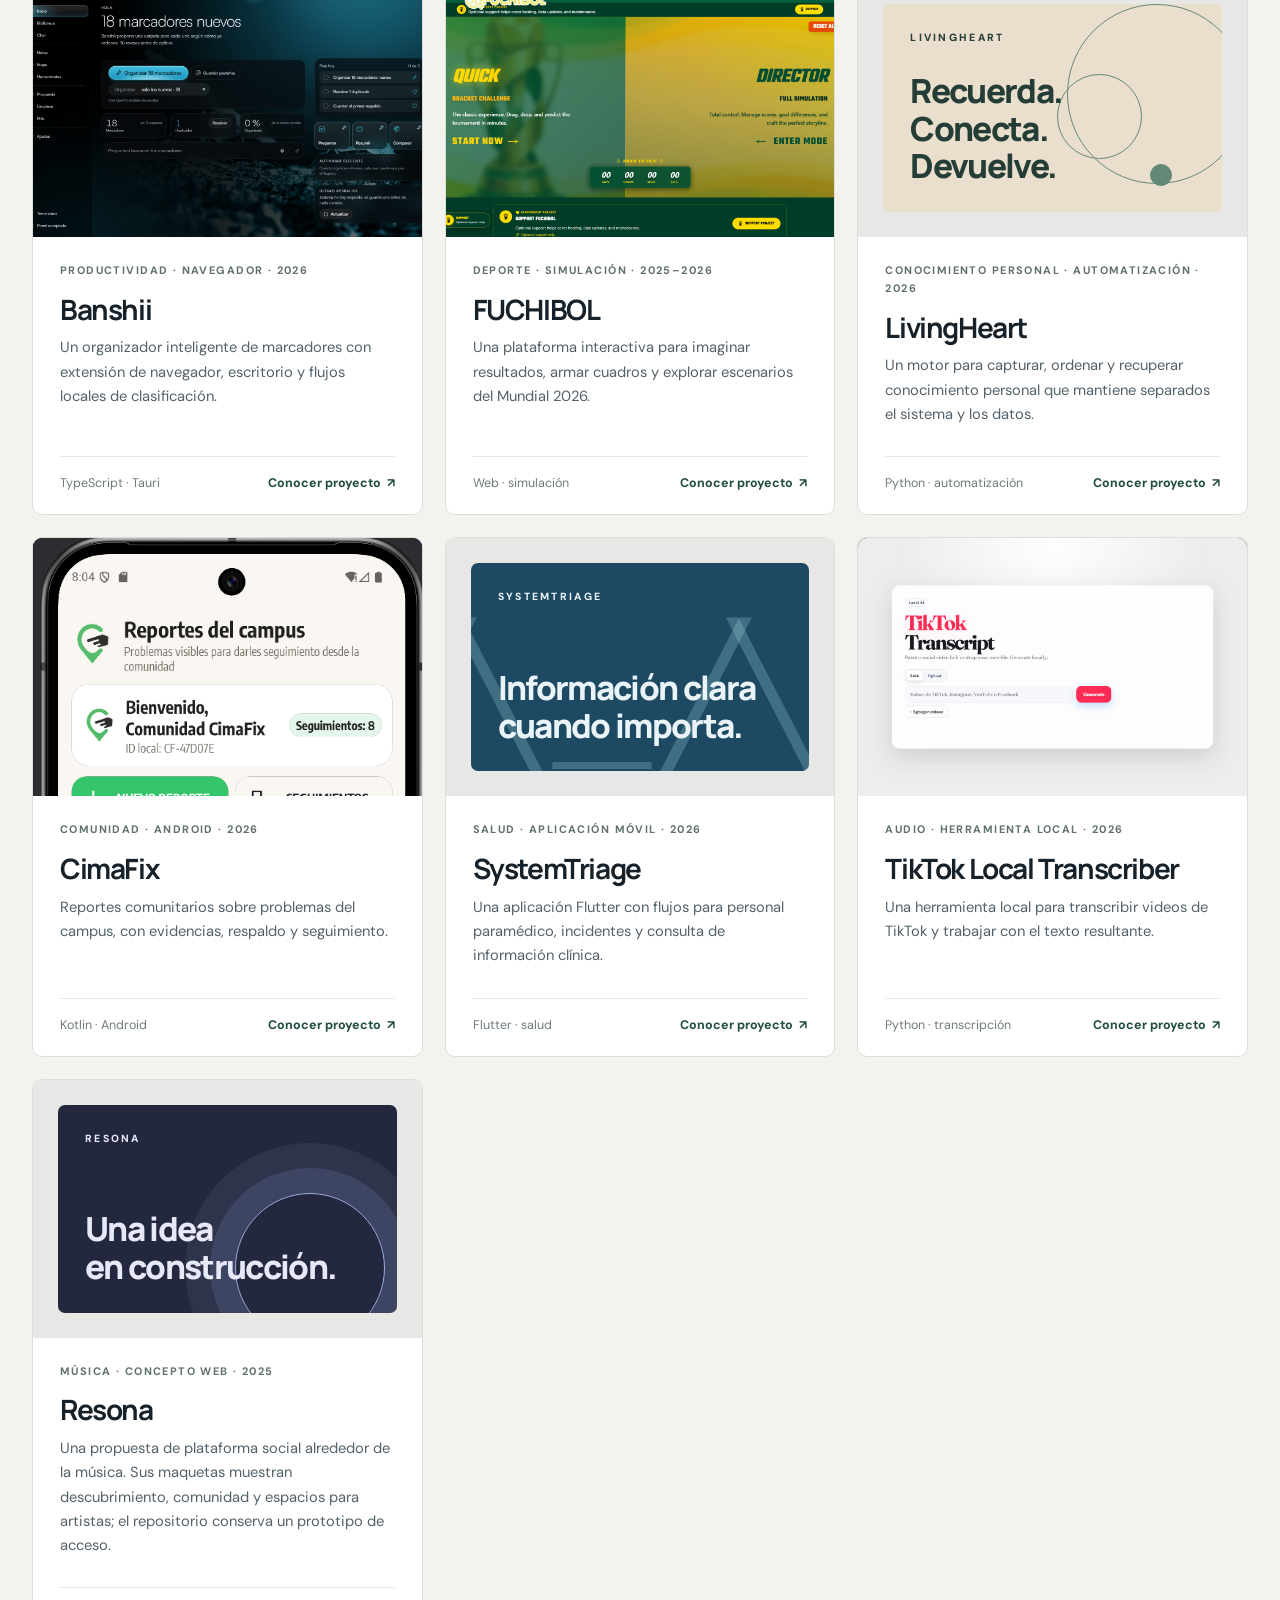
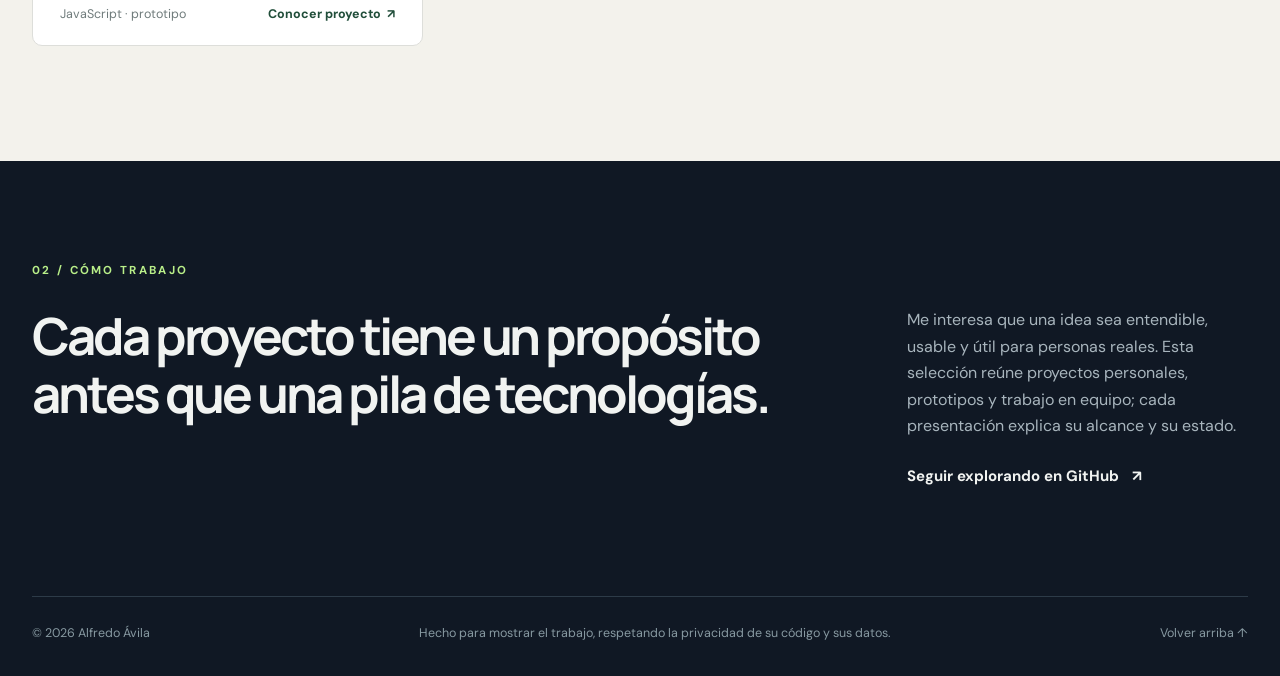
==== commit 8d1bc4e8: "feat: refresh project galleries with current evidence" ====
--- a/index.html
+++ b/index.html
@@ -52,11 +52,11 @@
             <div class="card-body"><p class="card-category">Salud · gestión · 2025–2026</p><h3>CAIS Inventario</h3><p>Un sistema web para ordenar insumos y movimientos de inventario en el Centro de Atención Integral de Salud de la UABC.</p><div class="card-bottom"><span>React · TypeScript</span><a href="projects/cais-inventario-presentacion.html" aria-label="Conocer CAIS Inventario">Conocer proyecto <span aria-hidden="true">↗</span></a></div></div>
           </article>
           <article class="project-card project-card-banshii">
-            <div class="card-media graphic-media"><div class="graphic-banshii"><span class="graphic-kicker">BANSHII</span><div class="bookmark-stack"><span>Ideas</span><span>Trabajo</span><span>Aprender</span></div><strong>Encuentra el orden<br />entre tus enlaces.</strong></div></div>
+            <div class="card-media project-shot"><img loading="lazy" src="assets/banshii-presentacion/banshii-inicio-2026.png" alt="Interfaz de Banshii con marcadores de demostración" /></div>
             <div class="card-body"><p class="card-category">Productividad · navegador · 2026</p><h3>Banshii</h3><p>Un organizador inteligente de marcadores con extensión de navegador, escritorio y flujos locales de clasificación.</p><div class="card-bottom"><span>TypeScript · Tauri</span><a href="projects/banshii-presentacion.html" aria-label="Conocer Banshii">Conocer proyecto <span aria-hidden="true">↗</span></a></div></div>
           </article>
           <article class="project-card project-card-fuchibol">
-            <div class="card-media graphic-media"><div class="graphic-fuchibol"><span class="graphic-kicker">FUCHIBOL</span><strong>Tu Mundial.<br />Tus decisiones.</strong><span class="field-lines" aria-hidden="true"></span></div></div>
+            <div class="card-media project-shot"><img loading="lazy" src="assets/fuchibol-presentacion/fuchibol-sitio-2026.png" alt="Portada de FUCHIBOL capturada en octubre de 2026" /></div>
             <div class="card-body"><p class="card-category">Deporte · simulación · 2025–2026</p><h3>FUCHIBOL</h3><p>Una plataforma interactiva para imaginar resultados, armar cuadros y explorar escenarios del Mundial 2026.</p><div class="card-bottom"><span>Web · simulación</span><a href="projects/fuchibol-presentacion.html" aria-label="Conocer FUCHIBOL">Conocer proyecto <span aria-hidden="true">↗</span></a></div></div>
           </article>
           <article class="project-card project-card-living">
@@ -64,7 +64,7 @@
             <div class="card-body"><p class="card-category">Conocimiento personal · automatización · 2026</p><h3>LivingHeart</h3><p>Un motor para capturar, ordenar y recuperar conocimiento personal que mantiene separados el sistema y los datos.</p><div class="card-bottom"><span>Python · automatización</span><a href="projects/livingheart-presentacion.html" aria-label="Conocer LivingHeart">Conocer proyecto <span aria-hidden="true">↗</span></a></div></div>
           </article>
           <article class="project-card project-card-cimafix">
-            <div class="card-media graphic-media"><div class="graphic-cimafix"><span class="graphic-kicker">CIMAFIX</span><strong>El campus<br />también se cuida.</strong><span class="report-chip">Nuevo reporte +</span></div></div>
+            <div class="card-media project-shot"><img loading="lazy" src="assets/cimafix-presentacion/cimafix-inicio-2026.png" alt="Pantalla principal del prototipo CimaFix" /></div>
             <div class="card-body"><p class="card-category">Comunidad · Android · 2026</p><h3>CimaFix</h3><p>Reportes comunitarios sobre problemas del campus, con evidencias, respaldo y seguimiento.</p><div class="card-bottom"><span>Kotlin · Android</span><a href="projects/cimafix-presentacion.html" aria-label="Conocer CimaFix">Conocer proyecto <span aria-hidden="true">↗</span></a></div></div>
           </article>
           <article class="project-card project-card-triage">
@@ -72,7 +72,7 @@
             <div class="card-body"><p class="card-category">Salud · aplicación móvil · 2026</p><h3>SystemTriage</h3><p>Una aplicación Flutter con flujos para personal paramédico, incidentes y consulta de información clínica.</p><div class="card-bottom"><span>Flutter · salud</span><a href="projects/systemtriage-presentacion.html" aria-label="Conocer SystemTriage">Conocer proyecto <span aria-hidden="true">↗</span></a></div></div>
           </article>
           <article class="project-card project-card-transcriber">
-            <div class="card-media graphic-media"><div class="graphic-transcriber"><span class="graphic-kicker">LOCAL TRANSCRIBER</span><strong>Del video<br />a la palabra.</strong><span class="waveform" aria-hidden="true">▁▃▆▂▇▄▂▅▃▁▇▅▂</span></div></div>
+            <div class="card-media project-shot"><img loading="lazy" src="assets/tiktok-local-transcriber-presentacion/transcriber-escritorio-2026.png" alt="Interfaz local de TikTok Local Transcriber" /></div>
             <div class="card-body"><p class="card-category">Audio · herramienta local · 2026</p><h3>TikTok Local Transcriber</h3><p>Una herramienta local para transcribir videos de TikTok y trabajar con el texto resultante.</p><div class="card-bottom"><span>Python · transcripción</span><a href="projects/tiktok-local-transcriber-presentacion.html" aria-label="Conocer TikTok Local Transcriber">Conocer proyecto <span aria-hidden="true">↗</span></a></div></div>
           </article>
           <article class="project-card project-card-resona">
--- a/styles.css
+++ b/styles.css
@@ -9,3 +9,5 @@
 .approach{width:min(calc(100% - 64px),var(--max));margin:auto;padding:100px 0 110px}.approach-row{display:grid;grid-template-columns:1.4fr .6fr;gap:80px}.approach h2{font-size:clamp(2.2rem,4vw,4.25rem);letter-spacing:-.06em;line-height:1.13;margin:0}.approach-row p{color:var(--muted);margin-bottom:26px}footer{border-top:1px solid var(--line);width:min(calc(100% - 64px),var(--max));margin:auto;padding:28px 0 35px;display:flex;justify-content:space-between;gap:20px;color:#8799a1;font-size:.78rem}footer a:hover{color:var(--accent)}
 @media(max-width:1000px){.project-grid{grid-template-columns:repeat(2,minmax(0,1fr))}.hero{grid-template-columns:1fr .7fr}.hero-art{transform:scale(.75);margin:-50px}.approach-row{gap:35px}}@media(max-width:700px){.site-header{width:calc(100% - 36px);min-height:72px}.site-header nav{gap:14px}.site-header nav a:not(.nav-github){display:none}.site-header .nav-github{padding:8px 10px}.hero{width:calc(100% - 36px);display:flex;flex-direction:column;gap:0;min-height:auto;padding:75px 0 60px}.hero h1{font-size:clamp(3.45rem,14vw,5.2rem)}.hero-intro{font-size:1rem}.hero-art{height:240px;width:100%;transform:scale(.58);margin:-10px 0 -45px}.projects{padding:70px 18px 80px}.section-heading{display:block}.section-heading>p{margin-top:20px}.project-grid{grid-template-columns:1fr}.project-card-featured{grid-column:auto}.project-card-featured .card-media{height:230px}.card-media{height:235px}.approach{width:calc(100% - 36px);padding:75px 0}.approach-row{display:block}.approach-row>div{margin-top:25px}footer{width:calc(100% - 36px);flex-direction:column;gap:8px}.card-bottom{font-size:.72rem}}
 @media(prefers-reduced-motion:reduce){html{scroll-behavior:auto}.project-card{transition:none}}
+
+.project-shot{background:#17212a}.project-shot img{display:block;width:100%;height:100%;object-fit:cover;object-position:center top}
